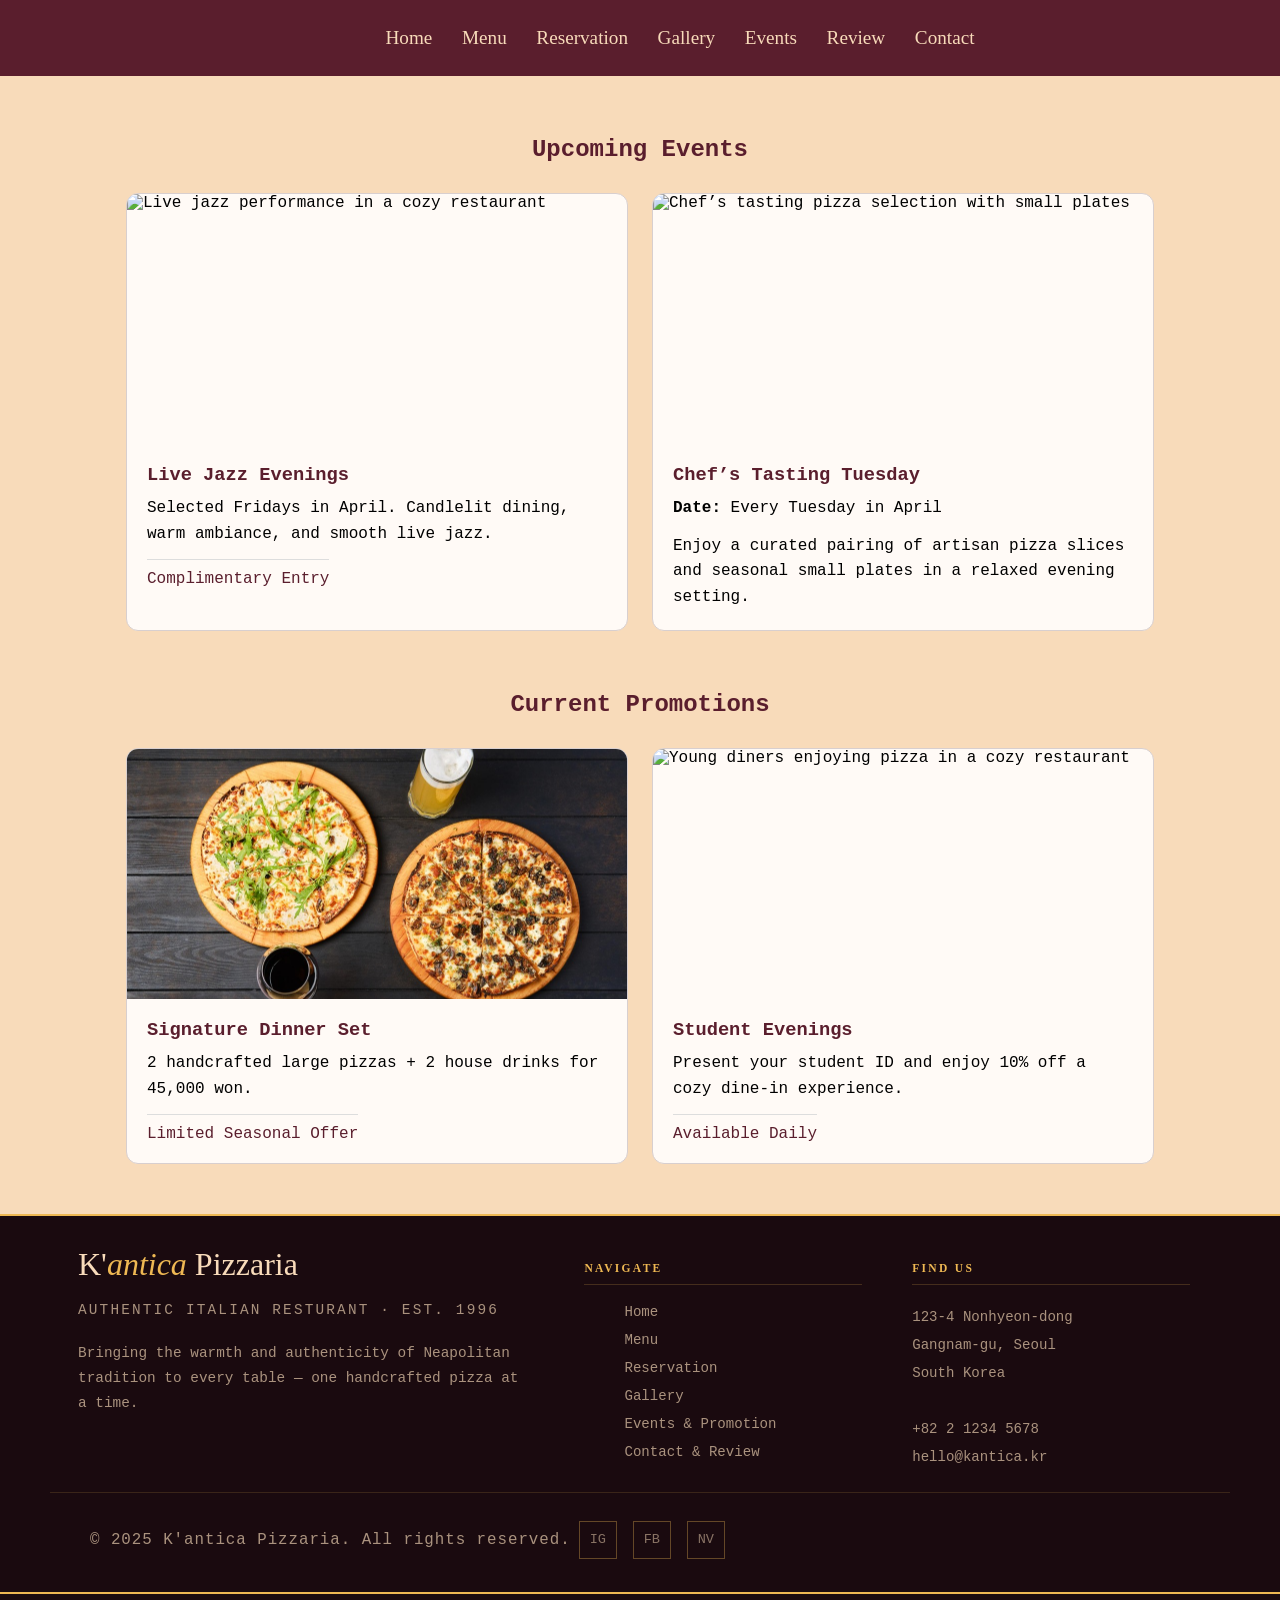
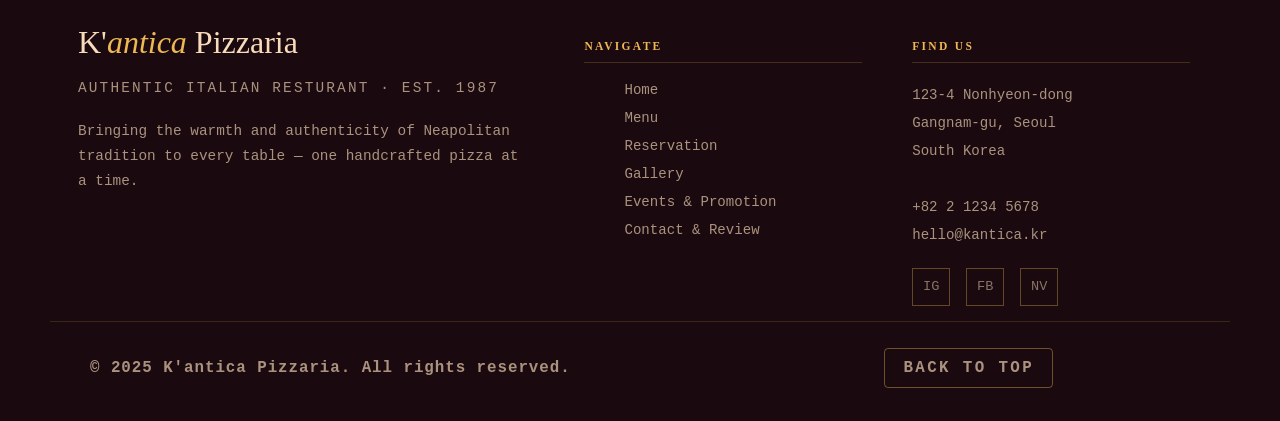
==== event.html @ 86d92348 "merge conflict" ====
<!doctype html>
<html lang="en">

<head>
    <meta charset="utf-8">
    <title>K'Antica Pizzeria - Events</title>

    <link rel="icon" type="image/x-icon" href="./assets/logo.avif">
    <link rel="stylesheet" type="text/css" href="./css/event.css">
    <link rel="stylesheet" type="text/css" href="./css/nav.css">
    <link rel="stylesheet" type="text/css" href="./css/footer.css">
</head>
<body>

<nav>
    <ul>
        <li><a href="./index.html">Home</a></li>
        <li><a href="./menu.html">Menu</a></li>
        <li><a href="reservation.html">Reservation</a></li>
        <li><a href="gallery.html">Gallery</a></li>
        <li><a href="event.html">Events</a></li>
        <li><a href="./review_contact.html#reviews">Review</a></li>
        <li><a href="./review_contact.html#contact">Contact</a></li>
    </ul>
</nav>

<article class="events-list">
    <h1>Upcoming Events</h1>
    
    <div class="event-items">

        <section>
            <figure>
                <img src="./assets/event1.jpeg" alt="Live jazz performance in a cozy restaurant">
                <div class="item-info">
                    <h3>Live Jazz Evenings</h3>
                    <p>Selected Fridays in April. Candlelit dining, warm ambiance, and smooth live jazz.</p>
                    <span>Complimentary Entry</span>
                </div>    
            </figure>
        </section>

        <article class="event-item">
            <figure>
                <img src="./assets/event2.jpeg" alt="Chef’s tasting pizza selection with small plates">
                <div class="item-info">
                    <h3>Chef’s Tasting Tuesday</h3>
                    <p><strong>Date:</strong> Every Tuesday in April</p>
                    <p>Enjoy a curated pairing of artisan pizza slices and seasonal small plates in a relaxed evening setting.</p>
                </div>    
            </figure>
        </article>

    </div>
</article>

<article class="promos-list">
    <h1>Current Promotions</h1>
    
    <div class="promo-items">

        <section>
            <figure>
                <img src="./assets/promo1.jpeg" alt="Signature dinner set with pizzas and drinks">
                <div class="item-info">
                    <h3>Signature Dinner Set</h3>
                    <p>2 handcrafted large pizzas + 2 house drinks for 45,000 won.</p>
                    <span>Limited Seasonal Offer</span>
                </div>
            </figure>
        </section>

        <section>
            <figure>
                <img src="./assets/promo2.jpeg" alt="Young diners enjoying pizza in a cozy restaurant">
                <div class="item-info">
                    <h3>Student Evenings</h3>
                    <p>Present your student ID and enjoy 10% off a cozy dine-in experience.</p>
                    <span>Available Daily</span>
                </div>
            </figure>
        </section>

    </div>
</article>



 <!-- ─── FOOTER ────────────────────────────────────────────── -->
  <footer>
    <div class="footer-inner">
      <div class="footer-brand">
        <div class="footer-logo">K'<em>antica</em> Pizzaria</div>
        <p class="footer-tagline">Authentic Italian Resturant · Est. 1996</p>
        <p>Bringing the warmth and authenticity of Neapolitan tradition to every table — one handcrafted pizza at a time.</p>
      </div>
      <div class="footer-col">
        <h4>Navigate</h4>
        <ul>
          <li><a href="./index.html">Home</a></li>
          <li><a href="menu.html">Menu</a></li>
          <li><a href="reservation.html">Reservation</a></li>
          <li><a href="gallery.html">Gallery</a></li>
          <li><a href="./event.html">Events &amp; Promotion</a></li>
          <li><a href="review_contact.html">Contact &amp; Review</a></li>
        </ul>
      </div>
      <div class="footer-col">
        <h4>Find Us</h4>
        <address>
          123-4 Nonhyeon-dong<br>
          Gangnam-gu, Seoul<br>
          South Korea<br><br>
          +82 2 1234 5678<br>
          hello@kantica.kr
        </address>
      </div>
    </div>
    <div class="footer-bottom">
      <p>© 2025 K'antica Pizzaria. All rights reserved.</p>
      <div class="footer-social">
        <a href="#" aria-label="Instagram">IG</a>
        <a href="#" aria-label="Facebook">FB</a>
        <a href="#" aria-label="Naver">NV</a>
      </div>
    </div>
  </footer>
    <footer>
        <div class="footer-inner">
            <div class="footer-brand">
                <div class="footer-logo">K'<em>antica</em> Pizzaria</div>
                <p class="footer-tagline">Authentic Italian Resturant · Est. 1987</p>
                <p>Bringing the warmth and authenticity of Neapolitan tradition to every table — one handcrafted pizza at a time.</p>
            </div>
            <div class="footer-col">
                <h4>Navigate</h4>
                <ul>
                    <li><a href="./index.html">Home</a></li>
                    <li><a href="menu.html">Menu</a></li>
                    <li><a href="reservation.html">Reservation</a></li>
                    <li><a href="gallery.html">Gallery</a></li>
                    <li><a href="event.html">Events &amp; Promotion</a></li>
                    <li><a href="review_contact.html">Contact &amp; Review</a></li>
                </ul>
            </div>
            <div class="footer-col">
                <h4>Find Us</h4>
                <address>
                    123-4 Nonhyeon-dong<br>
                    Gangnam-gu, Seoul<br>
                    South Korea<br><br>
                    +82 2 1234 5678<br>
                    hello@kantica.kr
                </address><br>
                <div class="footer-social">
                    <a href="#" aria-label="Instagram">IG</a>
                    <a href="#" aria-label="Facebook">FB</a>
                    <a href="#" aria-label="Naver">NV</a>
                </div>
            </div>
        </div>
        <div class="footer-bottom">
            <p><strong>© 2025 K'antica Pizzaria. All rights reserved.</strong></p>
            <div class="back-to-top"><a href="#top" class="bk-button"><strong>Back to Top</strong></a></div>
        </div>
    </footer>


</body>
</html>
---- css/event.css ----
/* ─── EVENTS & PROMOTIONS PAGE ───────────────────────────── */

.events-list,
.promos-list {
    max-width: 1120px;
    margin: 0 auto;
    padding: 40px 20px 20px;
}

.promos-list {
    padding-top: 20px;
    padding-bottom: 50px;
}

.event-items,
.promo-items {
    display: flex;
    flex-wrap: wrap;
    gap: 24px;
    justify-content: center;
}

.events-list img,
.promos-list img {
    width: 100%;
    height: 250px;
    object-fit: cover;
    display: block;
}

.event-items section,
.event-items .event-item,
.promo-items section {
    width: 500px;
    border: 1px solid #d8cfcf;
    border-radius: 12px;
    overflow: hidden;
    background-color: #fffaf6;
}

.events-list figure,
.promos-list figure {
    margin: 0;
}

.item-info {
    padding: 20px;
}

.item-info h3 {
    margin-top: 0;
    margin-bottom: 10px;
    color: var(--wine);
}

.item-info p {
    margin: 0 0 12px;
    line-height: 1.6;
}

.item-info p:last-of-type {
    margin-bottom: 0;
}

.item-info span {
    display: inline-block;
    margin-top: 12px;
    padding-top: 10px;
    border-top: 1px solid #ddd;
    color: var(--wine);
}

.events-list h1,
.promos-list h1 {
    text-align: center;
    color: var(--wine);
    margin-bottom: 30px;
}

@media (max-width: 700px) {
    .events-list,
    .promos-list {
        padding-left: 16px;
        padding-right: 16px;
    }

    .event-items,
    .promo-items {
        gap: 20px;
    }

    .event-items section,
    .event-items .event-item,
    .promo-items section {
        width: 100%;
    }

    .events-list img,
    .promos-list img {
        height: 220px;
    }

    .item-info {
        padding: 18px;
    }
}
---- css/nav.css ----
:root {
  --cream:    #F8DBBA;
  --wine:     #5A1E2D;
  --gold:     #EEB853;
  --dark:     #1A0A0F;
  --charcoal: #2C1020;
  --gold-lt:  #F5D080;
  --rustic: #9B2F2F;
}

html {
    overflow-y: scroll;
}
body{
    background-color: var(--cream);
    margin: 0;
    font-family: Courier, "Courier New", monospace;
}

nav{
    background-color: var(--wine);
    text-align: center;
    margin: 0;
    padding: 17px;
    border: 0;
}

nav ul{
    list-style-type: none;
    transform: translateX(40px);
    margin: 0;
    padding: 0;
    border: 0;
}
nav ul li{
    display: inline-block;
    padding: 10px;
    color: var(--cream);
}
nav a{
    color: inherit;
    font-family: 'Cormorant Garamond', Georgia, serif;
    font-size: 1.2rem;
    text-decoration: none;
}

nav a:hover{
    color: var(--gold);
}
---- css/footer.css ----
footer {
    background: var(--dark);
    color: var(--cream);
    padding: 30px 40px 28px;
    border-top: 2px solid var(--gold);
}

.footer-inner {
    display: grid;
    grid-template-columns: 1.6fr 1fr 1fr;
    gap: 50px;
    max-width: 1100px;
    margin: 0 auto 15px;

}

.footer-logo {
    font-family: 'Cormorant Garamond', serif;
    font-size: 2rem;
    font-weight: 300;
    color: var(--cream);
    margin-bottom: 4px;

}

.footer-logo em {
    font-style: italic;
    color: var(--gold);
}

.footer-tagline {
    font-size: 0.82rem;
    letter-spacing: 0.15em;
    color: rgba(248,219,186,0.5);
    text-transform: uppercase;
    margin-bottom: 18px;
}

.footer-brand {
    transform: translateX(-12px);
}

.footer-brand p {
    font-size: 0.9rem;
    color: rgba(248,219,186,0.65);
    line-height: 1.75;
}


.footer-col h4 {
    font-family: 'Cinzel', serif;
    font-size: 0.72rem;
    letter-spacing: 0.2em;
    text-transform: uppercase;
    color: var(--gold);
    margin-bottom: 18px;
    padding-bottom: 10px;
    border-bottom: 1px solid rgba(238,184,83,0.2);
}

.footer-col ul {
    list-style: none;
}

.footer-col ul li {
    margin-bottom: 10px;
}

.footer-col ul li a {
    color: rgba(248,219,186,0.65);
    text-decoration: none;
    font-size: 0.88rem;
    transition: color 0.25s;
}

.footer-col ul li a:hover {
    color: var(--gold);
}

.footer-col address {
    font-style: normal;
    color: rgba(248,219,186,0.65);
    font-size: 0.88rem;
    line-height: 2;
}

.footer-bottom {
    max-width: 1100px;
    margin: 0 auto;
    padding: 22px 40px 0;
    border-top: 1px solid rgba(238,184,83,0.15);
    display: grid;
    grid-template-columns: 1.6fr 1fr 1fr;
    align-items: center;
}

.footer-bottom p {
    font-size: 0.99rem;
    color: rgba(248,219,186,0.65);
    letter-spacing: 0.06em;
    grid-column: 1;
}

.footer-social {
    display: flex;
    gap: 16px;
}

.footer-social a {
    width: 36px;
    height: 36px;
    border: 1px solid rgba(238,184,83,0.35);
    display: flex;
    align-items: center;
    justify-content: center;
    color: rgba(248,219,186,0.5);
    text-decoration: none;
    font-size: 0.85rem;
    transition: border-color 0.25s, color 0.25s;
}

.footer-social a:hover {
    border-color: var(--gold);
    color: var(--gold);
}

.back-to-top {
    grid-column: 3;
    text-align: left;
}

.back-to-top a {
    color: rgba(248,219,186,0.65);
    text-decoration: none;
    font-size: 0.99rem;
    letter-spacing: 0.15em;
    text-transform: uppercase;
    transition: color 0.25s;
}

.back-to-top a:hover {
    color: var(--gold);
}

.bk-button {
    display: inline-block;
    padding: 10px 18px;
    border: 1px solid rgba(238,184,83,0.4);
    border-radius: 4px;
    color: rgba(248,219,186,0.7);
    text-decoration: none;
    font-size: 0.85rem;
    letter-spacing: 0.12em;
    text-transform: uppercase;
    transition: all 0.25s ease;
}


.bk-button:hover {
    border-color: var(--gold);
    color: var(--gold);
    transform: translateY(-2px);
}
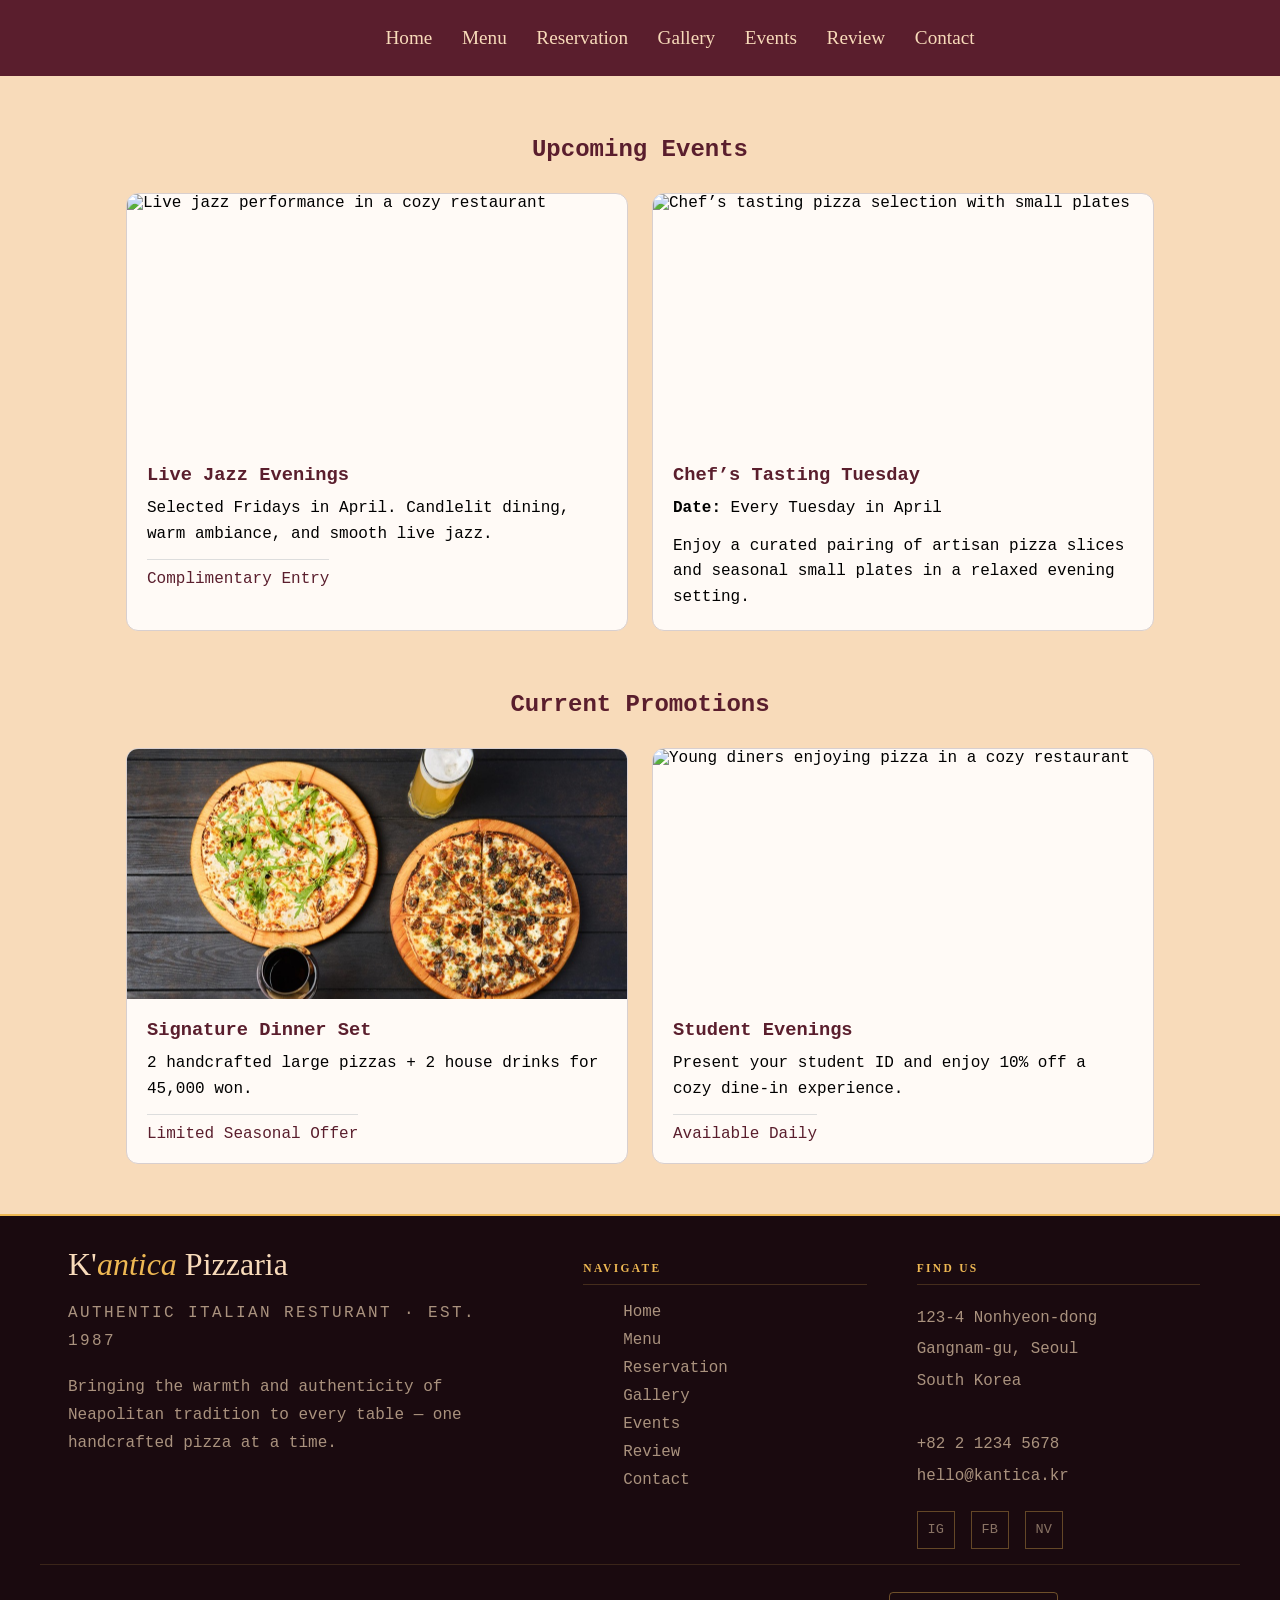
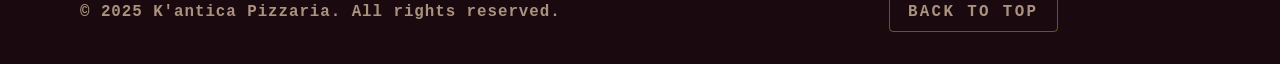
==== commit c8ad4395: "update" ====
--- a/event.html
+++ b/event.html
@@ -87,83 +87,46 @@
 
 
  <!-- ─── FOOTER ────────────────────────────────────────────── -->
-  <footer>
+<footer>
     <div class="footer-inner">
-      <div class="footer-brand">
-        <div class="footer-logo">K'<em>antica</em> Pizzaria</div>
-        <p class="footer-tagline">Authentic Italian Resturant · Est. 1996</p>
-        <p>Bringing the warmth and authenticity of Neapolitan tradition to every table — one handcrafted pizza at a time.</p>
-      </div>
-      <div class="footer-col">
-        <h4>Navigate</h4>
-        <ul>
-          <li><a href="./index.html">Home</a></li>
-          <li><a href="menu.html">Menu</a></li>
-          <li><a href="reservation.html">Reservation</a></li>
-          <li><a href="gallery.html">Gallery</a></li>
-          <li><a href="./event.html">Events &amp; Promotion</a></li>
-          <li><a href="review_contact.html">Contact &amp; Review</a></li>
-        </ul>
-      </div>
-      <div class="footer-col">
-        <h4>Find Us</h4>
-        <address>
-          123-4 Nonhyeon-dong<br>
-          Gangnam-gu, Seoul<br>
-          South Korea<br><br>
-          +82 2 1234 5678<br>
-          hello@kantica.kr
-        </address>
-      </div>
+        <div class="footer-brand">
+            <div class="footer-logo">K'<em>antica</em> Pizzaria</div>
+            <p class="footer-tagline">Authentic Italian Resturant · Est. 1987</p>
+            <p>Bringing the warmth and authenticity of Neapolitan tradition to every table — one handcrafted pizza at a time.</p>
+        </div>
+        <div class="footer-col">
+            <h4>Navigate</h4>
+            <ul>
+                <li><a href="./index.html">Home</a></li>
+                <li><a href="menu.html">Menu</a></li>
+                <li><a href="reservation.html">Reservation</a></li>
+                <li><a href="gallery.html">Gallery</a></li>
+                <li><a href="event.html">Events </a></li>
+                <li><a href="review_contact.html">Review </a></li>
+                <li><a href="review_contact.html">Contact </a></li>
+            </ul>
+        </div>
+        <div class="footer-col">
+            <h4>Find Us</h4>
+            <address>
+                123-4 Nonhyeon-dong<br>
+                Gangnam-gu, Seoul<br>
+                South Korea<br><br>
+                +82 2 1234 5678<br>
+                hello@kantica.kr
+            </address><br>
+            <div class="footer-social">
+                <a href="#" aria-label="Instagram">IG</a>
+                <a href="#" aria-label="Facebook">FB</a>
+                <a href="#" aria-label="Naver">NV</a>
+            </div>
+        </div>
     </div>
     <div class="footer-bottom">
-      <p>© 2025 K'antica Pizzaria. All rights reserved.</p>
-      <div class="footer-social">
-        <a href="#" aria-label="Instagram">IG</a>
-        <a href="#" aria-label="Facebook">FB</a>
-        <a href="#" aria-label="Naver">NV</a>
-      </div>
+        <p><strong>© 2025 K'antica Pizzaria. All rights reserved.</strong></p>
+        <div class="back-to-top"><a href="#top" class="bk-button"><strong>Back to Top</strong></a></div>
     </div>
-  </footer>
-    <footer>
-        <div class="footer-inner">
-            <div class="footer-brand">
-                <div class="footer-logo">K'<em>antica</em> Pizzaria</div>
-                <p class="footer-tagline">Authentic Italian Resturant · Est. 1987</p>
-                <p>Bringing the warmth and authenticity of Neapolitan tradition to every table — one handcrafted pizza at a time.</p>
-            </div>
-            <div class="footer-col">
-                <h4>Navigate</h4>
-                <ul>
-                    <li><a href="./index.html">Home</a></li>
-                    <li><a href="menu.html">Menu</a></li>
-                    <li><a href="reservation.html">Reservation</a></li>
-                    <li><a href="gallery.html">Gallery</a></li>
-                    <li><a href="event.html">Events &amp; Promotion</a></li>
-                    <li><a href="review_contact.html">Contact &amp; Review</a></li>
-                </ul>
-            </div>
-            <div class="footer-col">
-                <h4>Find Us</h4>
-                <address>
-                    123-4 Nonhyeon-dong<br>
-                    Gangnam-gu, Seoul<br>
-                    South Korea<br><br>
-                    +82 2 1234 5678<br>
-                    hello@kantica.kr
-                </address><br>
-                <div class="footer-social">
-                    <a href="#" aria-label="Instagram">IG</a>
-                    <a href="#" aria-label="Facebook">FB</a>
-                    <a href="#" aria-label="Naver">NV</a>
-                </div>
-            </div>
-        </div>
-        <div class="footer-bottom">
-            <p><strong>© 2025 K'antica Pizzaria. All rights reserved.</strong></p>
-            <div class="back-to-top"><a href="#top" class="bk-button"><strong>Back to Top</strong></a></div>
-        </div>
-    </footer>
+</footer>
 
 
 </body>
--- a/css/nav.css
+++ b/css/nav.css
@@ -24,6 +24,24 @@
     margin: 0;
     padding: 17px;
     border: 0;
+    display: flex;
+    justify-content: center; 
+    align-items: center;
+}
+.nav-logo {
+    font-family: 'Playfair Display', serif;
+    font-size: 25px;
+    font-weight: 400;
+    position: absolute;  
+    left: 120px;
+    letter-spacing: 0.06em;
+    color: var(--gold);
+    text-decoration: none;
+    margin-left: 30px;
+    }
+
+.nav-logo:hover {
+    color: var(--cream);
 }
 
 nav ul{
--- a/css/footer.css
+++ b/css/footer.css
@@ -10,8 +10,8 @@
     display: grid;
     grid-template-columns: 1.6fr 1fr 1fr;
     gap: 50px;
-    max-width: 1100px;
     margin: 0 auto 15px;
+    padding: 0 40px;
 
 }
 
@@ -42,7 +42,7 @@
 }
 
 .footer-brand p {
-    font-size: 0.9rem;
+    font-size: 1rem;
     color: rgba(248,219,186,0.65);
     line-height: 1.75;
 }
@@ -70,7 +70,7 @@
 .footer-col ul li a {
     color: rgba(248,219,186,0.65);
     text-decoration: none;
-    font-size: 0.88rem;
+    font-size: 0.99rem;
     transition: color 0.25s;
 }
 
@@ -81,12 +81,11 @@
 .footer-col address {
     font-style: normal;
     color: rgba(248,219,186,0.65);
-    font-size: 0.88rem;
+    font-size: 0.99rem;
     line-height: 2;
 }
 
 .footer-bottom {
-    max-width: 1100px;
     margin: 0 auto;
     padding: 22px 40px 0;
     border-top: 1px solid rgba(238,184,83,0.15);
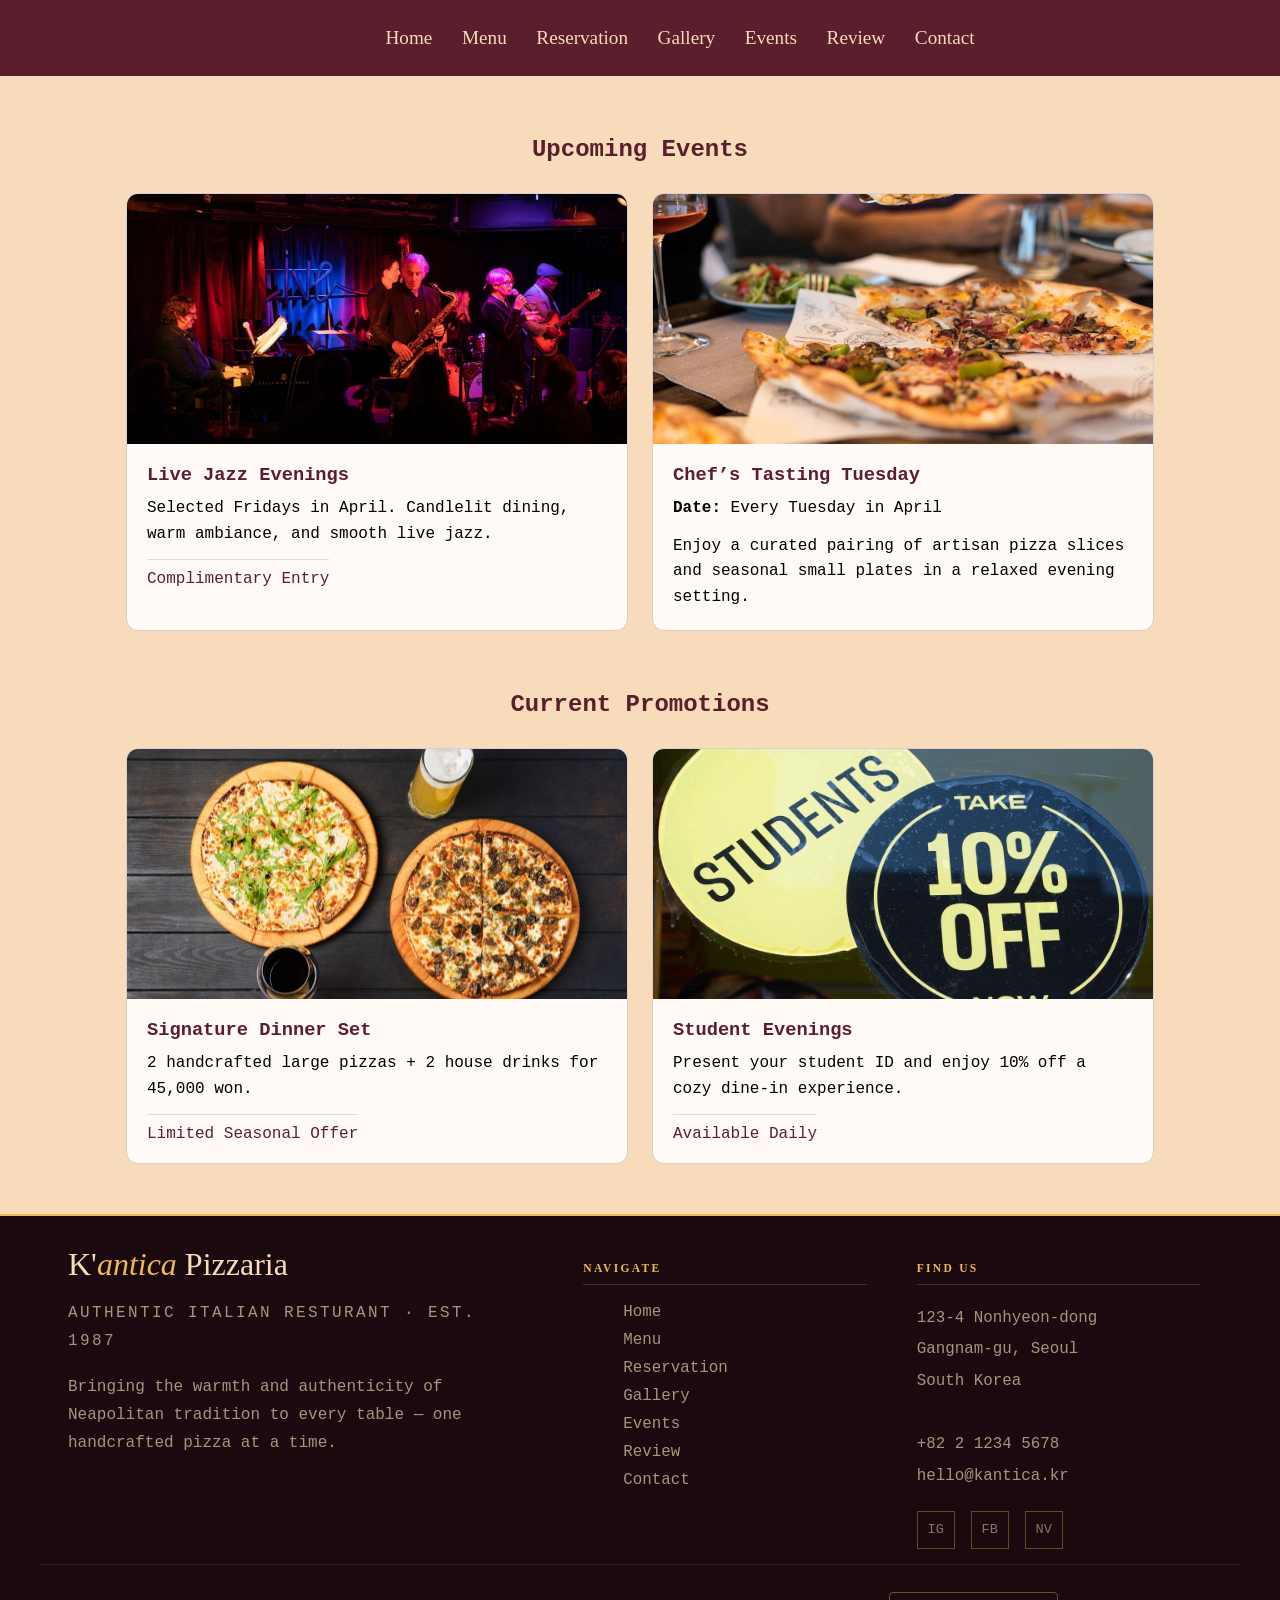
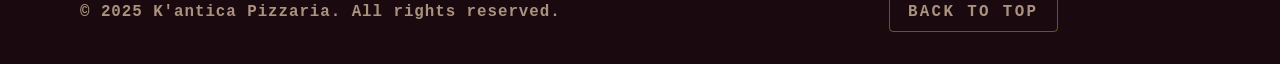
==== commit dcc9946f: "fix event bug" ====
--- a/event.html
+++ b/event.html
@@ -31,7 +31,7 @@
 
         <section>
             <figure>
-                <img src="./assets/event1.jpeg" alt="Live jazz performance in a cozy restaurant">
+                <img src="./assets/event1.jpg" alt="Live jazz performance in a cozy restaurant">
                 <div class="item-info">
                     <h3>Live Jazz Evenings</h3>
                     <p>Selected Fridays in April. Candlelit dining, warm ambiance, and smooth live jazz.</p>
@@ -42,7 +42,7 @@
 
         <article class="event-item">
             <figure>
-                <img src="./assets/event2.jpeg" alt="Chef’s tasting pizza selection with small plates">
+                <img src="./assets/event2.jpg" alt="Chef’s tasting pizza selection with small plates">
                 <div class="item-info">
                     <h3>Chef’s Tasting Tuesday</h3>
                     <p><strong>Date:</strong> Every Tuesday in April</p>
@@ -72,7 +72,7 @@
 
         <section>
             <figure>
-                <img src="./assets/promo2.jpeg" alt="Young diners enjoying pizza in a cozy restaurant">
+                <img src="./assets/promo2.jpg" alt="Young diners enjoying pizza in a cozy restaurant">
                 <div class="item-info">
                     <h3>Student Evenings</h3>
                     <p>Present your student ID and enjoy 10% off a cozy dine-in experience.</p>
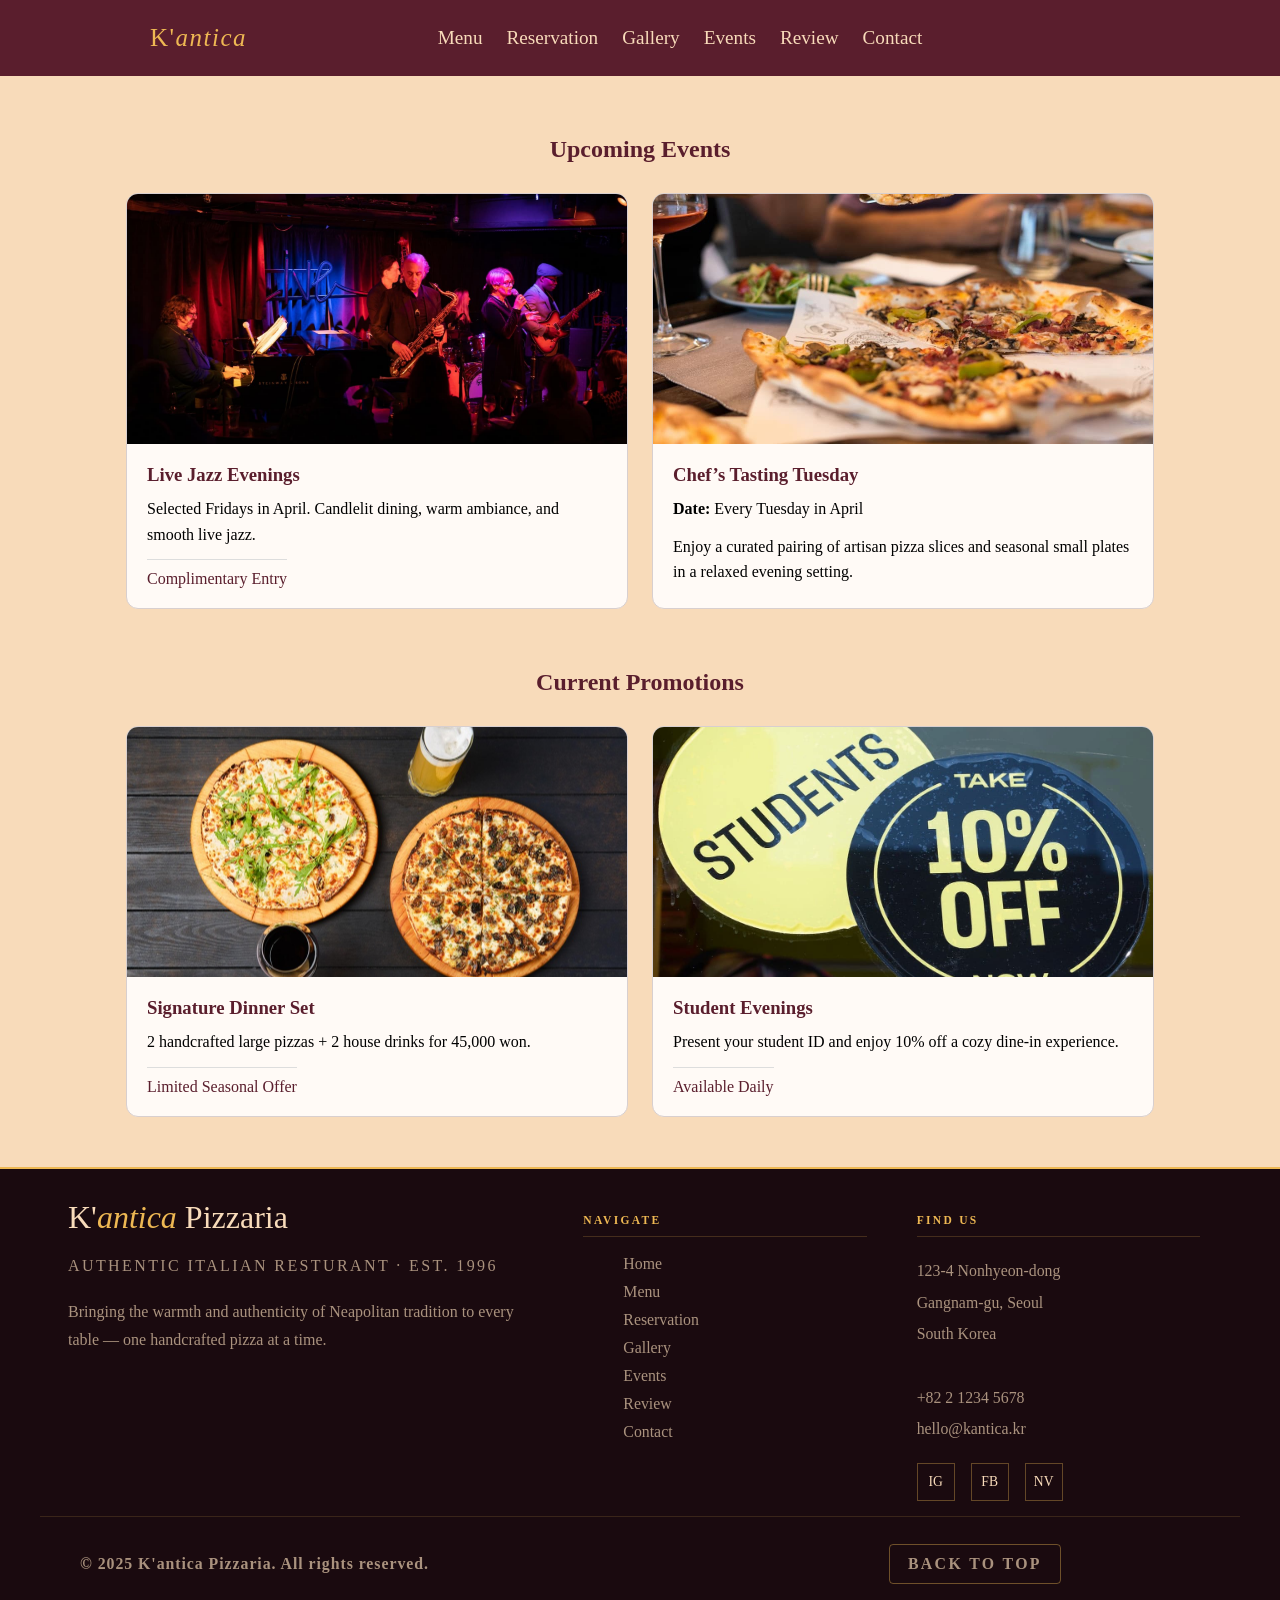
==== commit f2f08707: "Fixed logonav and footer" ====
--- a/event.html
+++ b/event.html
@@ -5,7 +5,7 @@
     <meta charset="utf-8">
     <title>K'Antica Pizzeria - Events</title>
 
-    <link rel="icon" type="image/x-icon" href="./assets/logo.avif">
+    <link rel="icon" type="image/svg+xml" href="./assets/logo.svg">
     <link rel="stylesheet" type="text/css" href="./css/event.css">
     <link rel="stylesheet" type="text/css" href="./css/nav.css">
     <link rel="stylesheet" type="text/css" href="./css/footer.css">
@@ -13,9 +13,9 @@
 <body>
 
 <nav>
+  <a href="index.html" class="nav-logo">K'<em>antica</em></a>
     <ul>
-        <li><a href="./index.html">Home</a></li>
-        <li><a href="./menu.html">Menu</a></li>
+        <li><a href="menu.html">Menu</a></li>
         <li><a href="reservation.html">Reservation</a></li>
         <li><a href="gallery.html">Gallery</a></li>
         <li><a href="event.html">Events</a></li>
@@ -61,7 +61,7 @@
 
         <section>
             <figure>
-                <img src="./assets/promo1.jpeg" alt="Signature dinner set with pizzas and drinks">
+                <img src="./assets/promo1.jpg" alt="Signature dinner set with pizzas and drinks">
                 <div class="item-info">
                     <h3>Signature Dinner Set</h3>
                     <p>2 handcrafted large pizzas + 2 house drinks for 45,000 won.</p>
@@ -89,44 +89,44 @@
  <!-- ─── FOOTER ────────────────────────────────────────────── -->
 <footer>
     <div class="footer-inner">
-        <div class="footer-brand">
-            <div class="footer-logo">K'<em>antica</em> Pizzaria</div>
-            <p class="footer-tagline">Authentic Italian Resturant · Est. 1987</p>
-            <p>Bringing the warmth and authenticity of Neapolitan tradition to every table — one handcrafted pizza at a time.</p>
-        </div>
-        <div class="footer-col">
-            <h4>Navigate</h4>
-            <ul>
-                <li><a href="./index.html">Home</a></li>
-                <li><a href="menu.html">Menu</a></li>
-                <li><a href="reservation.html">Reservation</a></li>
-                <li><a href="gallery.html">Gallery</a></li>
-                <li><a href="event.html">Events </a></li>
-                <li><a href="review_contact.html">Review </a></li>
-                <li><a href="review_contact.html">Contact </a></li>
-            </ul>
-        </div>
-        <div class="footer-col">
-            <h4>Find Us</h4>
-            <address>
-                123-4 Nonhyeon-dong<br>
-                Gangnam-gu, Seoul<br>
-                South Korea<br><br>
-                +82 2 1234 5678<br>
-                hello@kantica.kr
-            </address><br>
-            <div class="footer-social">
-                <a href="#" aria-label="Instagram">IG</a>
-                <a href="#" aria-label="Facebook">FB</a>
-                <a href="#" aria-label="Naver">NV</a>
-            </div>
-        </div>
+      <div class="footer-brand">
+        <div class="footer-logo">K'<em>antica</em> Pizzaria</div>
+        <p class="footer-tagline">Authentic Italian Resturant · Est. 1996</p>
+        <p>Bringing the warmth and authenticity of Neapolitan tradition to every table — one handcrafted pizza at a time.</p>
+      </div>
+      <div class="footer-col">
+        <h4>Navigate</h4>
+        <ul>
+          <li><a href="./index.html">Home</a></li>
+          <li><a href="menu.html">Menu</a></li>
+          <li><a href="reservation.html">Reservation</a></li>
+          <li><a href="gallery.html">Gallery</a></li>
+          <li><a href="event.html">Events </a></li>
+          <li><a href="review_contact.html">Review </a></li>
+          <li><a href="review_contact.html">Contact </a></li>
+        </ul>
+      </div>
+      <div class="footer-col">
+        <h4>Find Us</h4>
+        <address>
+          123-4 Nonhyeon-dong<br>
+          Gangnam-gu, Seoul<br>
+          South Korea<br><br>
+          +82 2 1234 5678<br>
+          hello@kantica.kr
+        </address><br>
+        <div class="footer-social">
+        <a href="#" aria-label="Instagram">IG</a>
+        <a href="#" aria-label="Facebook">FB</a>
+        <a href="#" aria-label="Naver">NV</a>
+      </div>
+      </div>
     </div>
     <div class="footer-bottom">
-        <p><strong>© 2025 K'antica Pizzaria. All rights reserved.</strong></p>
-        <div class="back-to-top"><a href="#top" class="bk-button"><strong>Back to Top</strong></a></div>
+      <p><strong>© 2025 K'antica Pizzaria. All rights reserved.</strong></p>
+      <div class="back-to-top"><a href="#top" class="bk-button"><strong>Back to Top</strong></a></div>
     </div>
-</footer>
+  </footer>
 
 
 </body>
--- a/css/nav.css
+++ b/css/nav.css
@@ -15,7 +15,6 @@
 body{
     background-color: var(--cream);
     margin: 0;
-    font-family: Courier, "Courier New", monospace;
 }
 
 nav{
@@ -65,4 +64,17 @@
 
 nav a:hover{
     color: var(--gold);
-}+}
+
+@media (max-width: 900px){
+    nav{
+        flex-direction: column;
+    }
+    .nav-logo{
+        position: static;
+        margin-left: 0;
+    }
+    nav ul{
+        transform: none;
+    }
+}
--- a/css/footer.css
+++ b/css/footer.css
@@ -32,7 +32,7 @@
 .footer-tagline {
     font-size: 0.82rem;
     letter-spacing: 0.15em;
-    color: rgba(248,219,186,0.5);
+    color: var(--cream);
     text-transform: uppercase;
     margin-bottom: 18px;
 }
@@ -113,7 +113,7 @@
     display: flex;
     align-items: center;
     justify-content: center;
-    color: rgba(248,219,186,0.5);
+    color: var(--cream);
     text-decoration: none;
     font-size: 0.85rem;
     transition: border-color 0.25s, color 0.25s;
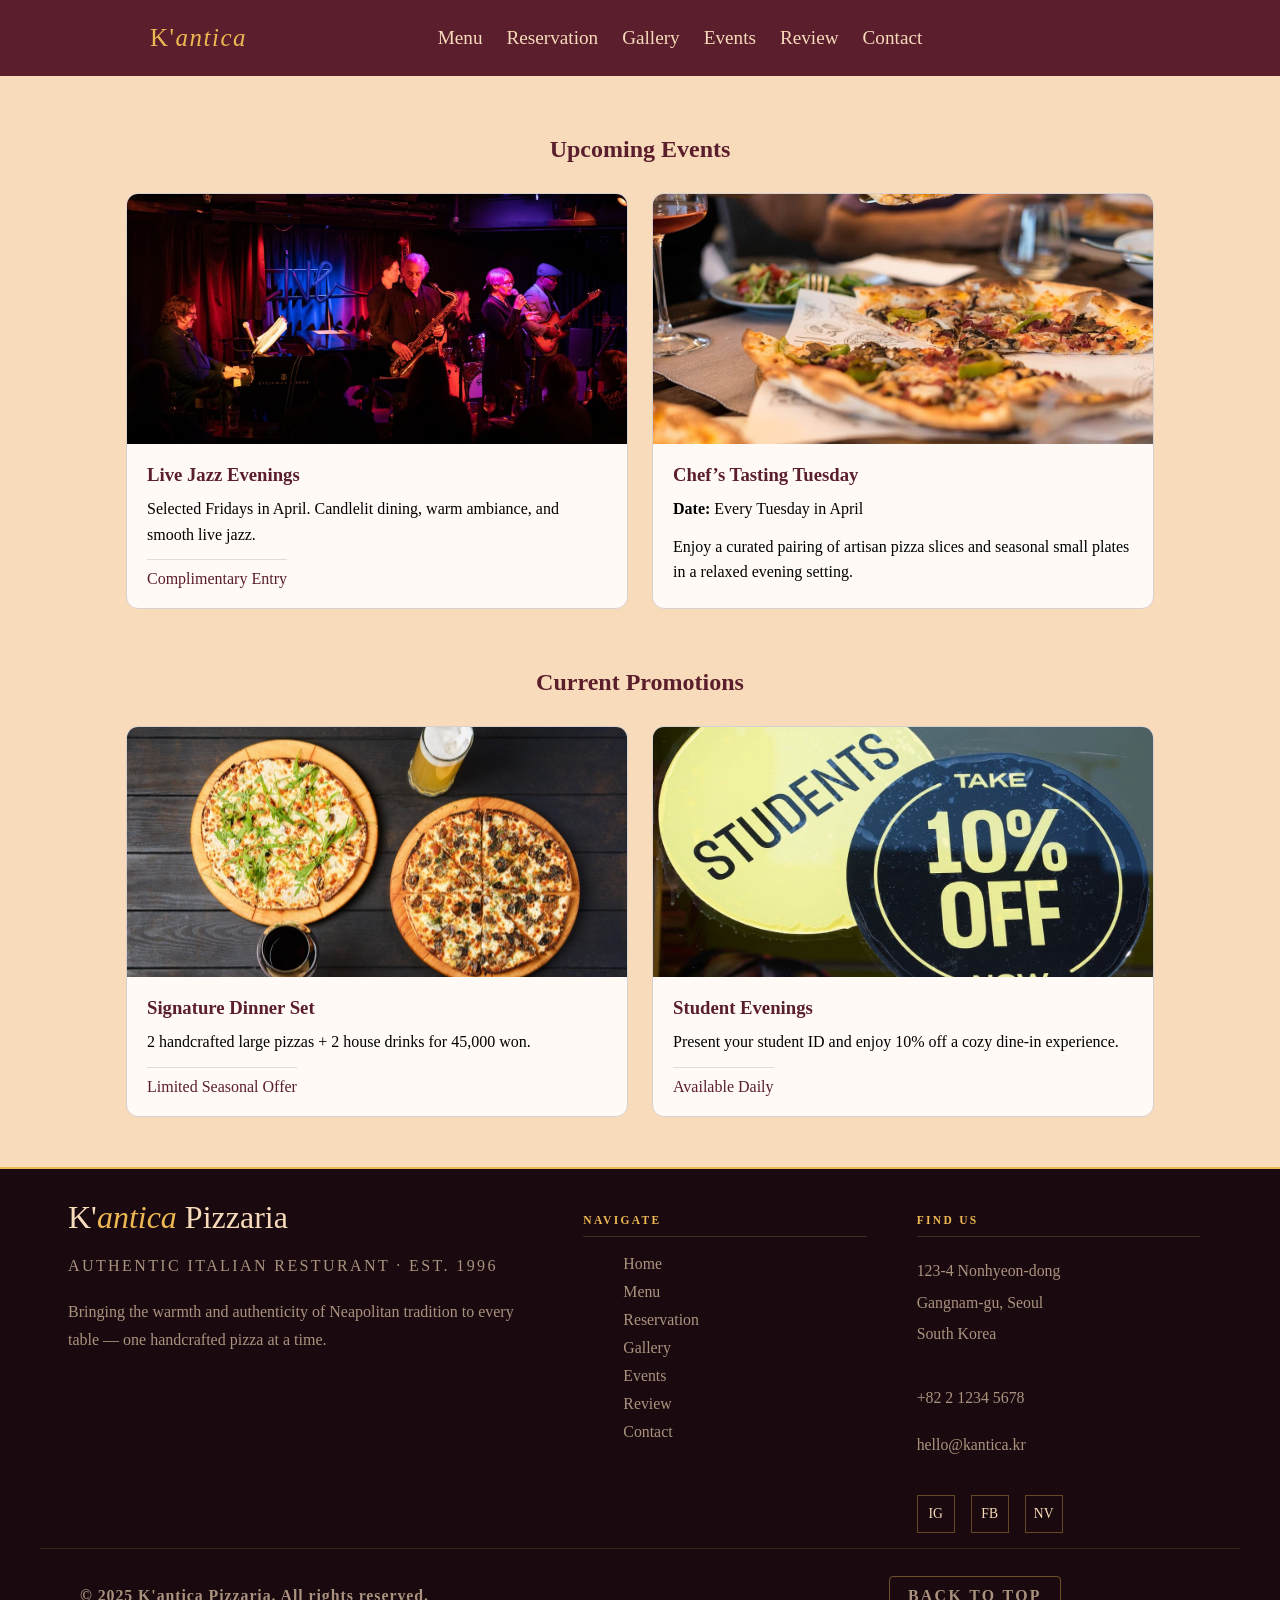
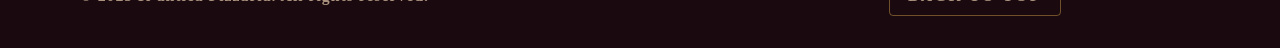
==== commit 14077802: "link email" ====
--- a/event.html
+++ b/event.html
@@ -3,6 +3,7 @@
 
 <head>
     <meta charset="utf-8">
+    <meta name="viewport" content="width=device-width, initial-scale=1.0">
     <title>K'Antica Pizzeria - Events</title>
 
     <link rel="icon" type="image/svg+xml" href="./assets/logo.svg">
@@ -10,7 +11,7 @@
     <link rel="stylesheet" type="text/css" href="./css/nav.css">
     <link rel="stylesheet" type="text/css" href="./css/footer.css">
 </head>
-<body>
+<body id="top">
 
 <nav>
   <a href="index.html" class="nav-logo">K'<em>antica</em></a>
@@ -113,12 +114,12 @@
           Gangnam-gu, Seoul<br>
           South Korea<br><br>
           +82 2 1234 5678<br>
-          hello@kantica.kr
+          <p><a href="mailto:hello@kantica.kr">hello@kantica.kr</a></p>
         </address><br>
         <div class="footer-social">
-        <a href="#" aria-label="Instagram">IG</a>
-        <a href="#" aria-label="Facebook">FB</a>
-        <a href="#" aria-label="Naver">NV</a>
+        <a href="https://www.instagram.com" target="_blank" rel="noopener noreferrer" aria-label="Instagram">IG</a>
+        <a href="https://www.facebook.com" target="_blank" rel="noopener noreferrer" aria-label="Facebook">FB</a>
+        <a href="https://www.naver.com" target="_blank" rel="noopener noreferrer" aria-label="Naver">NV</a>
       </div>
       </div>
     </div>
--- a/css/footer.css
+++ b/css/footer.css
@@ -78,11 +78,17 @@
     color: var(--gold);
 }
 
-.footer-col address {
+.footer-col address, .footer-col address a{
     font-style: normal;
     color: rgba(248,219,186,0.65);
     font-size: 0.99rem;
     line-height: 2;
+}
+.footer-col address a {
+  text-decoration: none;
+}
+.footer-col address a:hover {
+  color: var(--gold);
 }
 
 .footer-bottom {
